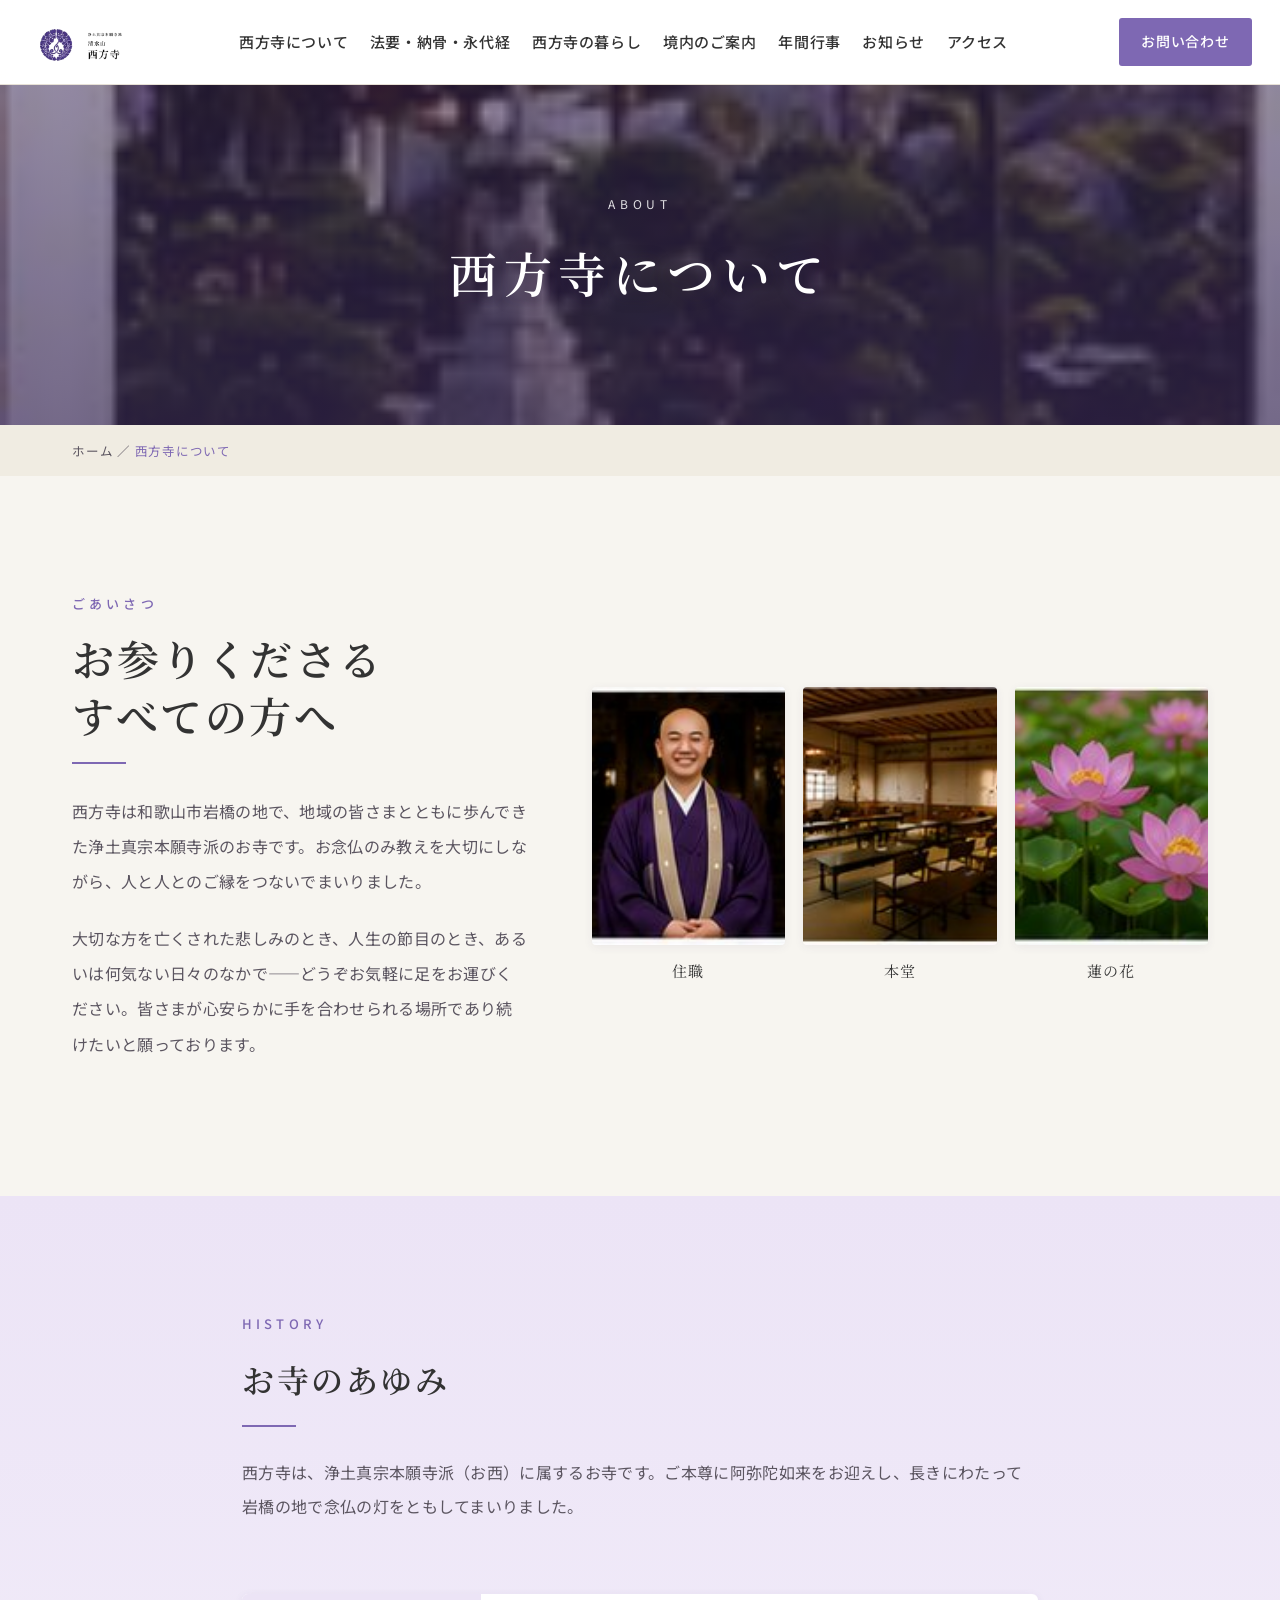
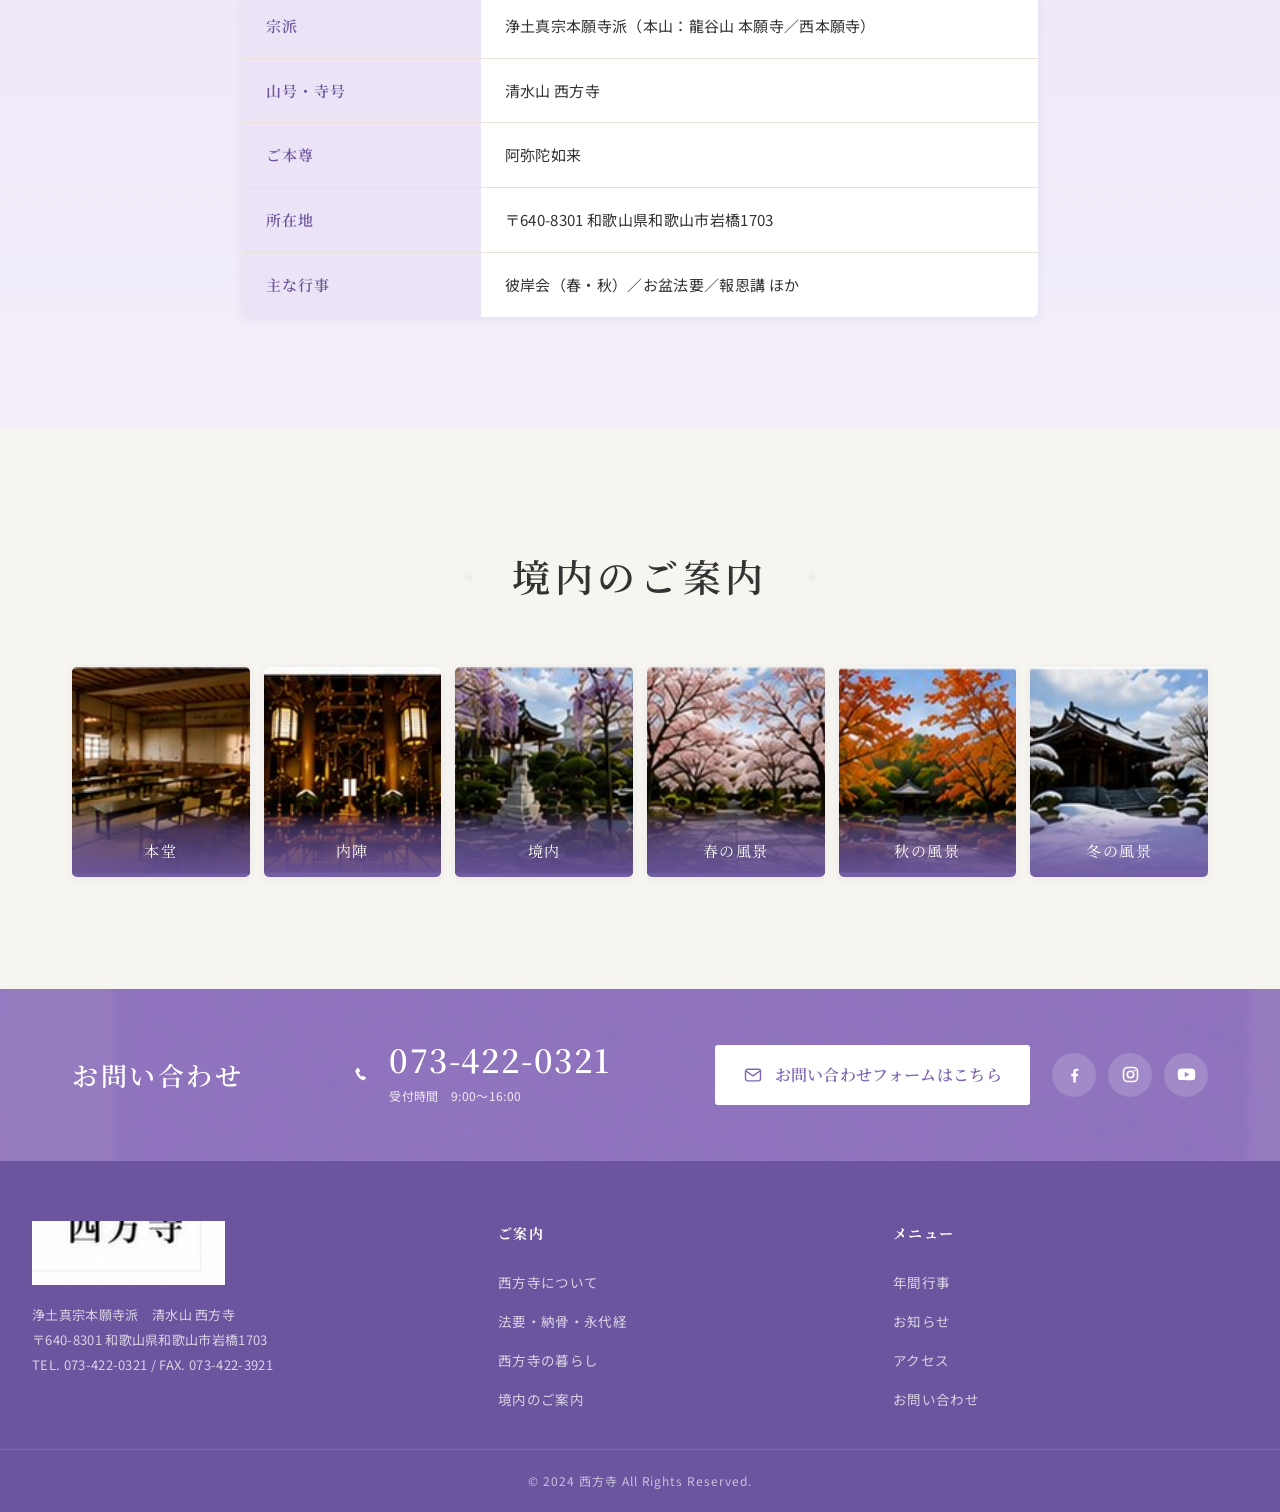
==== about.html @ 1a78dc7f "西方寺ウェブサイトを実装 Claude Designのプロトタイプをもとに全ページを実装。 index.html / about.html / hoyo.html / access.html styl" ====
<!DOCTYPE html>
<html lang="ja">
<head>
<meta charset="UTF-8">
<meta name="viewport" content="width=device-width, initial-scale=1.0">
<title>西方寺について ｜ 清水山 西方寺</title>
<meta name="description" content="浄土真宗本願寺派 清水山 西方寺のご紹介。ごあいさつ、お寺の歴史、住職のご紹介、境内のご案内。">
<link rel="stylesheet" href="style.css">
</head>
<body>

<header class="site-header">
  <div class="header-in">
    <a class="brand" href="index.html"><img src="assets/01_logo.png" alt="清水山 西方寺"></a>
    <nav class="nav">
      <a href="about.html">西方寺について</a>
      <a href="hoyo.html">法要・納骨・永代経</a>
      <a href="index.html#life">西方寺の暮らし</a>
      <a href="index.html#precinct">境内のご案内</a>
      <a href="index.html#gyoji">年間行事</a>
      <a href="index.html#news">お知らせ</a>
      <a href="access.html">アクセス</a>
    </nav>
    <a class="header-cta" href="access.html#contact">お問い合わせ</a>
    <button class="burger" aria-label="メニュー"><span></span><span></span><span></span></button>
  </div>
</header>
<div class="drawer">
  <button class="drawer-close" aria-label="閉じる">×</button>
  <a href="about.html">西方寺について</a>
  <a href="hoyo.html">法要・納骨・永代経</a>
  <a href="index.html#life">西方寺の暮らし</a>
  <a href="index.html#precinct">境内のご案内</a>
  <a href="index.html#gyoji">年間行事</a>
  <a href="index.html#news">お知らせ</a>
  <a href="access.html">アクセス</a>
  <a href="access.html#contact">お問い合わせ</a>
</div>

<!-- page hero -->
<section class="page-hero">
  <img class="bg" src="assets/24_photo_keidai_fuji.png" alt="西方寺 境内">
  <div class="ph-in">
    <span class="en">ABOUT</span>
    <h1>西方寺について</h1>
  </div>
</section>
<div class="crumb"><div class="wrap"><a href="index.html">ホーム</a> ／ <span>西方寺について</span></div></div>

<!-- greeting -->
<section class="sec greet">
  <div class="wrap">
    <div class="greet-grid">
      <div class="greet-copy reveal">
        <span class="eyebrow">ごあいさつ</span>
        <h2 class="sec-title">お参りくださる<br>すべての方へ</h2>
        <div class="rule"></div>
        <p>西方寺は和歌山市岩橋の地で、地域の皆さまとともに歩んできた浄土真宗本願寺派のお寺です。お念仏のみ教えを大切にしながら、人と人とのご縁をつないでまいりました。</p>
        <p>大切な方を亡くされた悲しみのとき、人生の節目のとき、あるいは何気ない日々のなかで——どうぞお気軽に足をお運びください。皆さまが心安らかに手を合わせられる場所であり続けたいと願っております。</p>
      </div>
      <div class="greet-photos">
        <figure class="reveal d1"><img src="assets/33_photo_chief_priest.png" alt="住職" style="aspect-ratio:3/4;"><figcaption>住職</figcaption></figure>
        <figure class="reveal d2"><img src="assets/23_photo_temple_hall.png" alt="本堂" style="aspect-ratio:3/4;"><figcaption>本堂</figcaption></figure>
        <figure class="reveal d3"><img src="assets/31_photo_lotus.png" alt="蓮" style="aspect-ratio:3/4;"><figcaption>蓮の花</figcaption></figure>
      </div>
    </div>
  </div>
</section>

<!-- history -->
<section class="sec services">
  <div class="wrap prose">
    <div class="block reveal">
      <span class="eyebrow">HISTORY</span>
      <h2>お寺のあゆみ</h2>
      <div class="rule"></div>
      <p>西方寺は、浄土真宗本願寺派（お西）に属するお寺です。ご本尊に阿弥陀如来をお迎えし、長きにわたって岩橋の地で念仏の灯をともしてまいりました。</p>
    </div>
    <table class="info-table reveal d1">
      <tr><th>宗派</th><td>浄土真宗本願寺派（本山：龍谷山 本願寺／西本願寺）</td></tr>
      <tr><th>山号・寺号</th><td>清水山 西方寺</td></tr>
      <tr><th>ご本尊</th><td>阿弥陀如来</td></tr>
      <tr><th>所在地</th><td>〒640-8301 和歌山県和歌山市岩橋1703</td></tr>
      <tr><th>主な行事</th><td>彼岸会（春・秋）／お盆法要／報恩講 ほか</td></tr>
    </table>
  </div>
</section>

<!-- precinct gallery -->
<section class="sec life">
  <div class="wrap">
    <div class="head-c reveal"><span class="sprig-title">境内のご案内</span></div>
    <div class="pre-grid">
      <div class="pre-tile reveal d1"><img src="assets/23_photo_temple_hall.png" alt="本堂"><span>本堂</span></div>
      <div class="pre-tile reveal d1"><img src="assets/22_photo_temple_naijin.png" alt="内陣"><span>内陣</span></div>
      <div class="pre-tile reveal d2"><img src="assets/24_photo_keidai_fuji.png" alt="境内"><span>境内</span></div>
      <div class="pre-tile reveal d2"><img src="assets/27_photo_spring_sakura.png" alt="春"><span>春の風景</span></div>
      <div class="pre-tile reveal d3"><img src="assets/29_photo_autumn_leaves.png" alt="秋"><span>秋の風景</span></div>
      <div class="pre-tile reveal d3"><img src="assets/30_photo_winter_snow.png" alt="冬"><span>冬の風景</span></div>
    </div>
  </div>
</section>

<!-- contact band -->
<section class="contact" id="contact">
  <div class="wrap">
    <div class="contact-in">
      <h3>お問い合わせ</h3>
      <div class="tel">
        <img src="assets/59_icon_phone.png" alt="電話">
        <div><span class="num">073-422-0321</span><span class="hr">受付時間　9:00〜16:00</span></div>
      </div>
      <div class="contact-actions">
        <a class="formbtn" href="access.html#contact"><svg viewBox="0 0 24 24" fill="none" stroke="currentColor" stroke-width="1.7" stroke-linecap="round" stroke-linejoin="round" aria-hidden="true"><rect x="3" y="5" width="18" height="14" rx="2.5"></rect><path d="m4 7.5 8 5.5 8-5.5"></path></svg>お問い合わせフォームはこちら</a>
        <div class="social">
          <a href="#" aria-label="Facebook"><svg viewBox="0 0 24 24" fill="currentColor" aria-hidden="true"><path d="M13.5 21v-7h2.3l.4-2.8h-2.7V9.4c0-.8.2-1.4 1.4-1.4h1.5V5.5c-.3 0-1.2-.1-2.2-.1-2.1 0-3.6 1.3-3.6 3.7v2.1H8.3V14h2.3v7h2.9z"></path></svg></a>
          <a href="#" aria-label="Instagram"><svg viewBox="0 0 24 24" fill="none" stroke="currentColor" stroke-width="1.8" aria-hidden="true"><rect x="4" y="4" width="16" height="16" rx="4.6"></rect><circle cx="12" cy="12" r="3.7"></circle><circle cx="16.7" cy="7.3" r="1.05" fill="currentColor" stroke="none"></circle></svg></a>
          <a href="#" aria-label="YouTube"><svg viewBox="0 0 24 24" fill="currentColor" aria-hidden="true"><path d="M21.6 7.4c-.2-.9-.9-1.6-1.8-1.8C18.2 5.2 12 5.2 12 5.2s-6.2 0-7.8.4c-.9.2-1.6.9-1.8 1.8C2 9 2 12 2 12s0 3 .4 4.6c.2.9.9 1.6 1.8 1.8 1.6.4 7.8.4 7.8.4s6.2 0 7.8-.4c.9-.2 1.6-.9 1.8-1.8.4-1.6.4-4.6.4-4.6s0-3-.4-4.6zM10 15.2V8.8l5.3 3.2-5.3 3.2z"></path></svg></a>
        </div>
      </div>
    </div>
  </div>
</section>

<footer class="site-footer">
  <div class="foot-in">
    <div class="foot-brand">
      <img src="assets/64_footer_logo.png" alt="清水山 西方寺">
      <p>浄土真宗本願寺派　清水山 西方寺<br>〒640-8301 和歌山県和歌山市岩橋1703<br>TEL. 073-422-0321 / FAX. 073-422-3921</p>
    </div>
    <div class="foot-col">
      <h5>ご案内</h5>
      <a href="about.html">西方寺について</a>
      <a href="hoyo.html">法要・納骨・永代経</a>
      <a href="index.html#life">西方寺の暮らし</a>
      <a href="index.html#precinct">境内のご案内</a>
    </div>
    <div class="foot-col">
      <h5>メニュー</h5>
      <a href="index.html#gyoji">年間行事</a>
      <a href="index.html#news">お知らせ</a>
      <a href="access.html">アクセス</a>
      <a href="access.html#contact">お問い合わせ</a>
    </div>
  </div>
  <div class="foot-bottom">© 2024 西方寺 All Rights Reserved.</div>
</footer>

<script src="site.js"></script>
</body>
</html>
---- style.css ----
/* ============================================================
   西方寺 — 共通スタイル
   ============================================================ */
@import url('https://fonts.googleapis.com/css2?family=Noto+Serif+JP:wght@400;500;600;700&family=Noto+Sans+JP:wght@300;400;500;700&display=swap');

:root{
  /* palette */
  --purple:#7E68B3;
  --purple-deep:#6a559e;
  --purple-mid:#A58AD6;
  --lav:#DCCFEF;
  --lav-soft:#ece4f6;
  --cream:#F7F5F0;
  --cream-deep:#f0ece2;
  --ink:#333333;
  --ink-soft:#5b5560;
  --brown:#8B735B;
  --line:#e7e1d6;
  --white:#ffffff;

  /* type */
  --serif:"Noto Serif JP",serif;
  --sans:"Noto Sans JP",sans-serif;

  /* spacing scale (adjustable via Tweaks) */
  --sx:1;
  --sec-pad:calc(112px * var(--sx));
  --gap:calc(28px * var(--sx));
  --wrap:1200px;

  --radius:6px;
  --shadow-sm:0 2px 10px rgba(70,55,110,.07);
  --shadow-md:0 10px 34px rgba(70,55,110,.12);
  --ease:cubic-bezier(.22,.61,.36,1);
}

*{box-sizing:border-box;}
html{scroll-behavior:smooth;}
body{
  margin:0;
  font-family:var(--sans);
  color:var(--ink);
  background:var(--cream);
  line-height:1.85;
  font-weight:400;
  -webkit-font-smoothing:antialiased;
  letter-spacing:.02em;
}
img{display:block;max-width:100%;}
a{color:inherit;text-decoration:none;}
button{font-family:inherit;cursor:pointer;}

.wrap{max-width:var(--wrap);margin:0 auto;padding:0 32px;}
.sec{padding:var(--sec-pad) 0;position:relative;overflow:hidden;}

/* ---------- typography helpers ---------- */
.serif{font-family:var(--serif);}
.jp-vert{writing-mode:vertical-rl;}

.eyebrow{
  font-family:var(--sans);
  font-size:13px;letter-spacing:.32em;
  color:var(--purple);font-weight:500;
  display:inline-block;margin-bottom:14px;
}
.sec-title{
  font-family:var(--serif);
  font-weight:600;
  font-size:clamp(28px,3.4vw,42px);
  line-height:1.35;
  letter-spacing:.06em;
  color:var(--ink);
  margin:0 0 8px;
}
.sec-title .accent{color:var(--purple);}

/* centered section heading with sprigs */
.head-c{text-align:center;margin-bottom:calc(56px * var(--sx));}
.head-c .sprig-title{
  display:inline-flex;align-items:center;gap:20px;
  font-family:var(--serif);font-weight:600;
  font-size:clamp(26px,3vw,38px);letter-spacing:.12em;color:var(--ink);
}
.head-c .sprig-title::before,
.head-c .sprig-title::after{
  content:"";width:46px;height:14px;
  background:no-repeat center/contain;
  opacity:.6;
  background-image:url("assets/18_deco_kumo.png");
  filter:saturate(.6);
}

/* ---------- buttons ---------- */
.btn{
  display:inline-flex;align-items:center;gap:14px;
  font-family:var(--serif);font-weight:500;letter-spacing:.08em;
  font-size:16px;
  padding:15px 30px;border-radius:3px;
  transition:all .4s var(--ease);
  border:1px solid transparent;white-space:nowrap;
}
.btn .arw{transition:transform .4s var(--ease);}
.btn:hover .arw{transform:translateX(6px);}
.btn-primary{background:var(--purple);color:#fff;box-shadow:0 6px 18px rgba(126,104,179,.28);}
.btn-primary:hover{background:var(--purple-deep);box-shadow:0 10px 26px rgba(126,104,179,.4);}
.btn-ghost{background:rgba(255,255,255,.08);color:#fff;border-color:rgba(255,255,255,.7);}
.btn-ghost:hover{background:#fff;color:var(--purple);}
.btn-outline{background:transparent;color:var(--purple);border-color:var(--purple);}
.btn-outline:hover{background:var(--purple);color:#fff;}
.btn-sm{padding:11px 22px;font-size:14px;}

/* ============================================================
   HEADER
   ============================================================ */
.site-header{
  position:sticky;top:0;z-index:60;
  background:rgba(255,255,255,.94);
  backdrop-filter:blur(8px);
  border-bottom:1px solid var(--line);
  transition:box-shadow .4s var(--ease);
}
.site-header.scrolled{box-shadow:0 4px 20px rgba(70,55,110,.08);}
.header-in{
  max-width:1380px;margin:0 auto;padding:0 28px;
  height:84px;display:flex;align-items:center;justify-content:space-between;gap:20px;
}
.brand img{height:50px;width:auto;}
.nav{display:flex;align-items:center;gap:clamp(14px,1.7vw,30px);}
.nav a{
  font-size:15px;font-weight:500;color:var(--ink);
  position:relative;padding:6px 0;letter-spacing:.04em;
  transition:color .3s;
}
.nav a::after{
  content:"";position:absolute;left:0;bottom:-2px;width:0;height:2px;
  background:var(--purple);transition:width .35s var(--ease);
}
.nav a:hover{color:var(--purple);}
.nav a:hover::after{width:100%;}
.header-cta{
  background:var(--purple);color:#fff;font-weight:500;font-size:14px;
  padding:11px 22px;border-radius:3px;transition:background .3s;letter-spacing:.06em;
}
.header-cta:hover{background:var(--purple-deep);}
.burger{display:none;flex-direction:column;gap:5px;background:none;border:0;padding:8px;}
.burger span{width:26px;height:2px;background:var(--ink);transition:.3s;}

/* mobile drawer */
.drawer{
  position:fixed;inset:0;z-index:200;
  background:rgba(255,255,255,.98);
  backdrop-filter:blur(6px);
  transform:translateX(100%);transition:transform .45s var(--ease);
  display:flex;flex-direction:column;padding:90px 32px 40px;overflow:auto;
}
.drawer.open{transform:translateX(0);}
.drawer a{font-family:var(--serif);font-size:21px;padding:16px 0;border-bottom:1px solid var(--line);letter-spacing:.06em;}
.drawer-close{position:absolute;top:26px;right:26px;font-size:30px;background:none;border:0;color:var(--ink);line-height:1;}

/* ============================================================
   HERO
   ============================================================ */
.hero{position:relative;min-height:620px;height:78vh;max-height:760px;display:flex;align-items:center;color:#fff;overflow:hidden;}
.hero-bg{position:absolute;inset:0;z-index:0;}
.hero-bg img{width:100%;height:100%;object-fit:cover;}
.hero-bg::after{
  content:"";position:absolute;inset:0;
  background:linear-gradient(100deg,rgba(58,42,86,.74) 0%,rgba(58,42,86,.42) 42%,rgba(58,42,86,.12) 72%,rgba(58,42,86,0) 100%);
}
.hero-in{position:relative;z-index:2;max-width:1380px;margin:0 auto;padding:0 52px;width:100%;}
.hero h1{
  font-family:var(--serif);font-weight:600;
  font-size:clamp(34px,5.4vw,64px);line-height:1.32;letter-spacing:.08em;
  margin:0 0 26px;text-shadow:0 2px 24px rgba(40,28,64,.4);
}
.hero .lead-name{font-size:clamp(15px,1.5vw,19px);letter-spacing:.14em;font-family:var(--serif);margin-bottom:14px;opacity:.96;}
.hero p.lead{font-size:clamp(15px,1.6vw,18px);line-height:2;max-width:30em;margin:0 0 36px;font-weight:300;text-shadow:0 1px 14px rgba(40,28,64,.45);}
.hero-btns{display:flex;gap:16px;flex-wrap:wrap;}

/* ---------- hanging wisteria (CSS, swaying) ---------- */
.wisteria{position:absolute;top:-10px;z-index:3;pointer-events:none;display:flex;gap:14px;transform-origin:top center;}
.wisteria .strand{
  width:16px;display:flex;flex-direction:column;align-items:center;gap:5px;
  transform-origin:top center;animation:sway 6s ease-in-out infinite;
}
.wisteria .strand i{
  display:block;border-radius:50% 50% 52% 52%;
  background:radial-gradient(circle at 35% 30%, #c9b3ec, #9f82d3 60%, #7E68B3);
  box-shadow:0 1px 3px rgba(90,70,140,.35);
  opacity:.92;
}
@keyframes sway{0%,100%{transform:rotate(-3.5deg);}50%{transform:rotate(3.5deg);}}
.wisteria .strand:nth-child(2n){animation-duration:7.4s;animation-delay:-1.2s;}
.wisteria .strand:nth-child(3n){animation-duration:8.2s;animation-delay:-2.4s;}

/* ============================================================
   GREETING (ごあいさつ)
   ============================================================ */
.greet{background:var(--cream);}
.greet-grid{display:grid;grid-template-columns:0.85fr 1.15fr;gap:calc(64px * var(--sx));align-items:center;}
.greet-copy p{font-size:16px;color:var(--ink-soft);margin:0 0 22px;line-height:2.2;}
.greet-copy .rule{width:54px;height:2px;background:var(--purple);margin:18px 0 30px;}
.greet-photos{display:grid;grid-template-columns:repeat(3,1fr);gap:18px;}
.greet-photos figure{margin:0;}
.greet-photos img{width:100%;aspect-ratio:3/4;object-fit:cover;border-radius:4px;box-shadow:var(--shadow-sm);}
.greet-photos figcaption{text-align:center;font-family:var(--serif);font-size:15px;margin-top:12px;color:var(--ink);letter-spacing:.08em;}

/* ============================================================
   SERVICES (法要・納骨)
   ============================================================ */
.services{background:linear-gradient(180deg,var(--lav-soft),#f3eefa);}
.svc-grid{display:grid;grid-template-columns:1fr 1fr;gap:30px;margin-top:calc(46px * var(--sx));}
.svc-card{
  background:#fff;border-radius:6px;overflow:hidden;display:grid;grid-template-columns:1fr 1fr;
  box-shadow:var(--shadow-sm);transition:transform .5s var(--ease),box-shadow .5s var(--ease);
}
.svc-card:hover{transform:translateY(-6px);box-shadow:var(--shadow-md);}
.svc-card .body{padding:34px 30px;}
.svc-card .body h3{display:flex;align-items:center;gap:12px;font-family:var(--serif);font-size:22px;font-weight:600;margin:0 0 20px;letter-spacing:.06em;}
.svc-card .body h3 img{width:34px;height:34px;}
.svc-card ul{list-style:none;margin:0;padding:0;}
.svc-card li{padding:9px 0 9px 22px;position:relative;font-size:15px;color:var(--ink-soft);border-bottom:1px dashed var(--line);}
.svc-card li:last-child{border-bottom:0;}
.svc-card li::before{content:"";position:absolute;left:2px;top:18px;width:7px;height:7px;border-radius:50%;background:var(--purple-mid);}
.svc-card .pic{position:relative;}
.svc-card .pic img{width:100%;height:100%;object-fit:cover;}

/* ============================================================
   LIFE / 暮らし cards
   ============================================================ */
.life{background:var(--cream);}
.life-grid{display:grid;grid-template-columns:repeat(6,1fr);gap:16px;margin-top:calc(48px * var(--sx));}
.life-card{
  background:#fff;border-radius:6px;overflow:hidden;box-shadow:var(--shadow-sm);
  transition:transform .5s var(--ease),box-shadow .5s var(--ease);display:flex;flex-direction:column;
}
.life-card:hover{transform:translateY(-6px);box-shadow:var(--shadow-md);}
.life-card .ic{padding:26px 12px 22px;text-align:center;background:var(--cream);}
.life-card .ic img{width:auto;height:46px;max-width:74px;margin:0 auto 14px;object-fit:contain;}
.life-card .ic h4{font-family:var(--serif);font-size:18px;font-weight:600;margin:0 0 10px;letter-spacing:.08em;color:var(--purple-deep);}
.life-card .ic p{font-size:12.5px;line-height:1.7;color:var(--ink-soft);margin:0;}
.life-card .ph{aspect-ratio:1/0.82;overflow:hidden;}
.life-card .ph img{width:100%;height:100%;object-fit:cover;transition:transform .9s var(--ease);}
.life-card:hover .ph img{transform:scale(1.07);}

/* ============================================================
   PRECINCTS / 境内のご案内
   ============================================================ */
.precinct{background:linear-gradient(180deg,#f3eefa,var(--lav-soft));}
.pre-grid{display:grid;grid-template-columns:repeat(6,1fr);gap:14px;margin-top:calc(48px * var(--sx));}
.pre-tile{position:relative;border-radius:5px;overflow:hidden;aspect-ratio:1/1.18;box-shadow:var(--shadow-sm);}
.pre-tile img{width:100%;height:100%;object-fit:cover;transition:transform .9s var(--ease);}
.pre-tile:hover img{transform:scale(1.08);}
.pre-tile span{
  position:absolute;left:0;right:0;bottom:0;
  background:linear-gradient(0deg,rgba(106,85,158,.96),rgba(106,85,158,.55) 70%,transparent);
  color:#fff;font-family:var(--serif);font-size:15px;letter-spacing:.1em;
  text-align:center;padding:26px 6px 12px;
}

/* ============================================================
   THREE COLUMN (年間行事 / お知らせ / アクセス)
   ============================================================ */
.tri{background:var(--cream);}
.tri-grid{display:grid;grid-template-columns:1fr 1fr 1fr;gap:40px;align-items:start;}
.col-title{font-family:var(--serif);font-size:24px;font-weight:600;letter-spacing:.08em;margin:0 0 26px;display:flex;align-items:baseline;gap:12px;}
.col-title small{font-family:var(--sans);font-size:12px;letter-spacing:.26em;color:var(--purple);font-weight:500;}

/* 年間行事 */
.gyoji-item{display:grid;grid-template-columns:40px 1fr 96px;gap:14px;align-items:center;padding:14px 0;border-bottom:1px solid var(--line);}
.gyoji-item .season{width:34px;height:34px;border-radius:50%;display:flex;align-items:center;justify-content:center;font-family:var(--serif);font-size:15px;color:#fff;}
.season.haru{background:#d98aa6;}.season.natsu{background:#7bbfa6;}.season.aki{background:#d39a55;}.season.fuyu{background:#7E68B3;}
.gyoji-item .gt{}
.gyoji-item .gt b{display:block;font-family:var(--serif);font-size:16px;font-weight:600;letter-spacing:.04em;}
.gyoji-item .gt span{font-size:12px;color:var(--ink-soft);line-height:1.5;}
.gyoji-item img{width:96px;height:60px;object-fit:cover;border-radius:3px;}

/* お知らせ */
.news-item{display:grid;grid-template-columns:64px 1fr;gap:16px;align-items:center;padding:14px 0;border-bottom:1px solid var(--line);transition:background .3s;}
.news-item:hover{background:#fff;}
.news-item img{width:64px;height:48px;object-fit:cover;border-radius:3px;}
.news-item time{display:block;font-size:11.5px;letter-spacing:.12em;color:var(--purple);margin-bottom:3px;}
.news-item p{margin:0;font-size:14px;line-height:1.6;color:var(--ink);}

/* アクセス */
.acc-addr{font-family:var(--serif);font-size:16px;line-height:1.9;margin:0 0 18px;letter-spacing:.04em;}
.acc-map{border-radius:6px;overflow:hidden;box-shadow:var(--shadow-sm);margin-bottom:22px;border:1px solid var(--line);}
.acc-map iframe{width:100%;height:200px;border:0;display:block;filter:saturate(.85);}
.acc-row{display:flex;gap:14px;align-items:flex-start;padding:12px 0;border-bottom:1px solid var(--line);}
.acc-row img{width:34px;height:34px;flex:none;margin-top:2px;}
.acc-row b{display:block;font-family:var(--serif);font-size:14px;letter-spacing:.06em;margin-bottom:2px;}
.acc-row span{font-size:13px;color:var(--ink-soft);line-height:1.6;}

/* ============================================================
   CONTACT BAND
   ============================================================ */
.contact{background:var(--purple);color:#fff;position:relative;overflow:hidden;}
.contact::before{content:"";position:absolute;inset:0;background:url("assets/40_bg_purple.png") center/cover;opacity:.18;mix-blend-mode:overlay;}
.contact-in{position:relative;z-index:2;display:flex;align-items:center;justify-content:space-between;gap:30px;flex-wrap:wrap;padding:calc(54px * var(--sx)) 0;}
.contact h3{font-family:var(--serif);font-size:26px;font-weight:600;letter-spacing:.1em;margin:0;}
.contact .tel{display:flex;align-items:center;gap:12px;}
.contact .tel img{width:30px;height:30px;filter:brightness(0) invert(1);}
.contact .tel .num{font-family:var(--serif);font-size:32px;font-weight:600;letter-spacing:.04em;line-height:1;}
.contact .tel .hr{font-size:12px;opacity:.85;display:block;margin-top:4px;}
.contact-actions{display:flex;align-items:center;gap:22px;flex-wrap:wrap;}
.contact .formbtn{background:#fff;color:var(--purple);font-family:var(--serif);font-weight:600;padding:15px 28px;border-radius:3px;display:inline-flex;align-items:center;gap:12px;transition:transform .3s,box-shadow .3s;}
.contact .formbtn img,.contact .formbtn svg{width:20px;height:20px;color:var(--purple);display:block;}
.contact .formbtn:hover{transform:translateY(-3px);box-shadow:0 10px 24px rgba(0,0,0,.2);}
.social{display:flex;gap:12px;}
.social a{width:44px;height:44px;border-radius:50%;background:rgba(255,255,255,.16);display:flex;align-items:center;justify-content:center;transition:background .3s,transform .3s;}
.social a:hover{background:rgba(255,255,255,.3);transform:translateY(-3px);}
.social img{width:20px;height:20px;filter:brightness(0) invert(1);}
.social svg{width:21px;height:21px;color:#fff;display:block;}

/* ============================================================
   FOOTER
   ============================================================ */
.site-footer{background:var(--purple-deep);color:rgba(255,255,255,.9);position:relative;overflow:hidden;}
.foot-in{position:relative;z-index:2;max-width:1380px;margin:0 auto;padding:60px 32px 30px;display:grid;grid-template-columns:1.2fr 1fr 1fr;gap:40px;align-items:start;}
.foot-brand img{height:64px;margin-bottom:18px;}
.foot-brand p{font-size:13px;line-height:1.9;opacity:.82;margin:0;}
.foot-col h5{font-family:var(--serif);font-size:14px;letter-spacing:.1em;margin:0 0 16px;color:#fff;}
.foot-col a{display:block;font-size:13.5px;padding:7px 0;opacity:.82;transition:opacity .3s,padding-left .3s;}
.foot-col a:hover{opacity:1;padding-left:6px;}
.foot-bottom{position:relative;z-index:2;border-top:1px solid rgba(255,255,255,.16);text-align:center;padding:20px;font-size:12px;opacity:.7;letter-spacing:.08em;}
.foot-wisteria{position:absolute;top:0;right:40px;opacity:.5;}

/* ============================================================
   PAGE HEADER (下層ページ)
   ============================================================ */
.page-hero{position:relative;height:340px;display:flex;align-items:center;justify-content:center;text-align:center;color:#fff;overflow:hidden;}
.page-hero img.bg{position:absolute;inset:0;width:100%;height:100%;object-fit:cover;z-index:0;}
.page-hero::after{content:"";position:absolute;inset:0;background:linear-gradient(180deg,rgba(58,42,86,.55),rgba(58,42,86,.7));z-index:1;}
.page-hero .ph-in{position:relative;z-index:2;}
.page-hero .en{display:block;font-size:12px;letter-spacing:.4em;opacity:.85;margin-bottom:14px;}
.page-hero h1{font-family:var(--serif);font-size:clamp(30px,4.4vw,48px);font-weight:600;letter-spacing:.14em;margin:0;text-shadow:0 2px 18px rgba(40,28,64,.4);}
.crumb{background:var(--cream-deep);font-size:12.5px;letter-spacing:.06em;color:var(--ink-soft);}
.crumb .wrap{padding-top:14px;padding-bottom:14px;}
.crumb a:hover{color:var(--purple);}
.crumb span{color:var(--purple);}

/* prose for sub pages */
.prose{max-width:860px;margin:0 auto;}
.prose h2{font-family:var(--serif);font-size:clamp(24px,3vw,32px);font-weight:600;letter-spacing:.08em;margin:0 0 8px;color:var(--ink);}
.prose .rule{width:54px;height:2px;background:var(--purple);margin:16px 0 28px;}
.prose p{font-size:16px;line-height:2.15;color:var(--ink-soft);margin:0 0 22px;}
.block{margin-bottom:calc(70px * var(--sx));}

/* generic detail card list (sub pages) */
.detail-card{background:#fff;border-radius:6px;box-shadow:var(--shadow-sm);overflow:hidden;display:grid;grid-template-columns:1fr 1fr;margin-bottom:26px;}
.detail-card:nth-child(even){grid-template-columns:1fr 1fr;}
.detail-card .pic img{width:100%;height:100%;min-height:240px;object-fit:cover;}
.detail-card .body{padding:38px 40px;}
.detail-card .body h3{font-family:var(--serif);font-size:23px;font-weight:600;letter-spacing:.06em;margin:0 0 8px;color:var(--purple-deep);}
.detail-card .body .rule{width:42px;height:2px;background:var(--purple-mid);margin:12px 0 18px;}
.detail-card .body p{font-size:15px;line-height:2;color:var(--ink-soft);margin:0 0 14px;}
.detail-card .body ul{margin:0;padding:0;list-style:none;}
.detail-card .body li{position:relative;padding:7px 0 7px 20px;font-size:14.5px;color:var(--ink-soft);border-bottom:1px dashed var(--line);}
.detail-card .body li::before{content:"";position:absolute;left:2px;top:16px;width:6px;height:6px;border-radius:50%;background:var(--purple-mid);}

/* table */
.info-table{width:100%;border-collapse:collapse;background:#fff;border-radius:6px;overflow:hidden;box-shadow:var(--shadow-sm);}
.info-table th,.info-table td{text-align:left;padding:18px 24px;border-bottom:1px solid var(--line);font-size:15px;vertical-align:top;}
.info-table th{background:var(--lav-soft);font-family:var(--serif);font-weight:600;width:30%;letter-spacing:.06em;color:var(--purple-deep);}
.info-table tr:last-child th,.info-table tr:last-child td{border-bottom:0;}

/* deco accents */
.deco-circle{position:absolute;opacity:.5;pointer-events:none;z-index:0;}

/* form fields */
.fld span{display:block;font-family:var(--serif);font-size:14px;font-weight:500;margin-bottom:8px;letter-spacing:.04em;color:var(--ink);}
.fld span em{font-style:normal;font-size:11px;background:var(--purple);color:#fff;padding:2px 8px;border-radius:2px;margin-left:8px;letter-spacing:.08em;}
.fld input,.fld select,.fld textarea{
  width:100%;font-family:var(--sans);font-size:15px;color:var(--ink);
  padding:13px 16px;border:1px solid var(--line);border-radius:4px;background:var(--cream);
  transition:border-color .3s,box-shadow .3s;
}
.fld input:focus,.fld select:focus,.fld textarea:focus{
  outline:none;border-color:var(--purple-mid);box-shadow:0 0 0 3px rgba(165,138,214,.18);background:#fff;
}
.fld textarea{resize:vertical;}

/* ---------- scroll reveal ---------- */
.reveal{opacity:0;transform:translateY(26px);transition:opacity 1s var(--ease),transform 1s var(--ease);}
.reveal.in{opacity:1;transform:none;}
.reveal.d1{transition-delay:.08s;}.reveal.d2{transition-delay:.16s;}
.reveal.d3{transition-delay:.24s;}.reveal.d4{transition-delay:.32s;}
.reveal.d5{transition-delay:.40s;}
@media (prefers-reduced-motion:reduce){
  .reveal{opacity:1;transform:none;transition:none;}
  .wisteria .strand{animation:none;}
}

/* ============================================================
   RESPONSIVE
   ============================================================ */
@media (max-width:1100px){
  .nav{display:none;}
  .header-cta{display:none;}
  .burger{display:flex;}
  .life-grid{grid-template-columns:repeat(3,1fr);}
  .pre-grid{grid-template-columns:repeat(3,1fr);}
}
@media (max-width:900px){
  :root{--sec-pad:calc(72px * var(--sx));}
  .greet-grid{grid-template-columns:1fr;gap:40px;}
  .svc-grid{grid-template-columns:1fr;}
  .tri-grid{grid-template-columns:1fr;gap:54px;}
  .foot-in{grid-template-columns:1fr;gap:30px;}
  .detail-card,.detail-card:nth-child(even){grid-template-columns:1fr;}
  .detail-card .pic img{min-height:220px;}
}
@media (max-width:620px){
  .wrap{padding:0 22px;}
  .hero-in{padding:0 26px;}
  .hero{height:auto;min-height:540px;padding:120px 0 70px;}
  .life-grid{grid-template-columns:repeat(2,1fr);}
  .pre-grid{grid-template-columns:repeat(2,1fr);}
  .greet-photos{grid-template-columns:repeat(3,1fr);gap:10px;}
  .contact-in{flex-direction:column;align-items:flex-start;}
  .header-in{height:68px;}
  .brand img{height:40px;}
  .detail-card .body{padding:28px 24px;}
  .info-table th{width:36%;padding:14px 16px;}
  .info-table td{padding:14px 16px;}
  form[onsubmit] > div{grid-template-columns:1fr !important;}
}
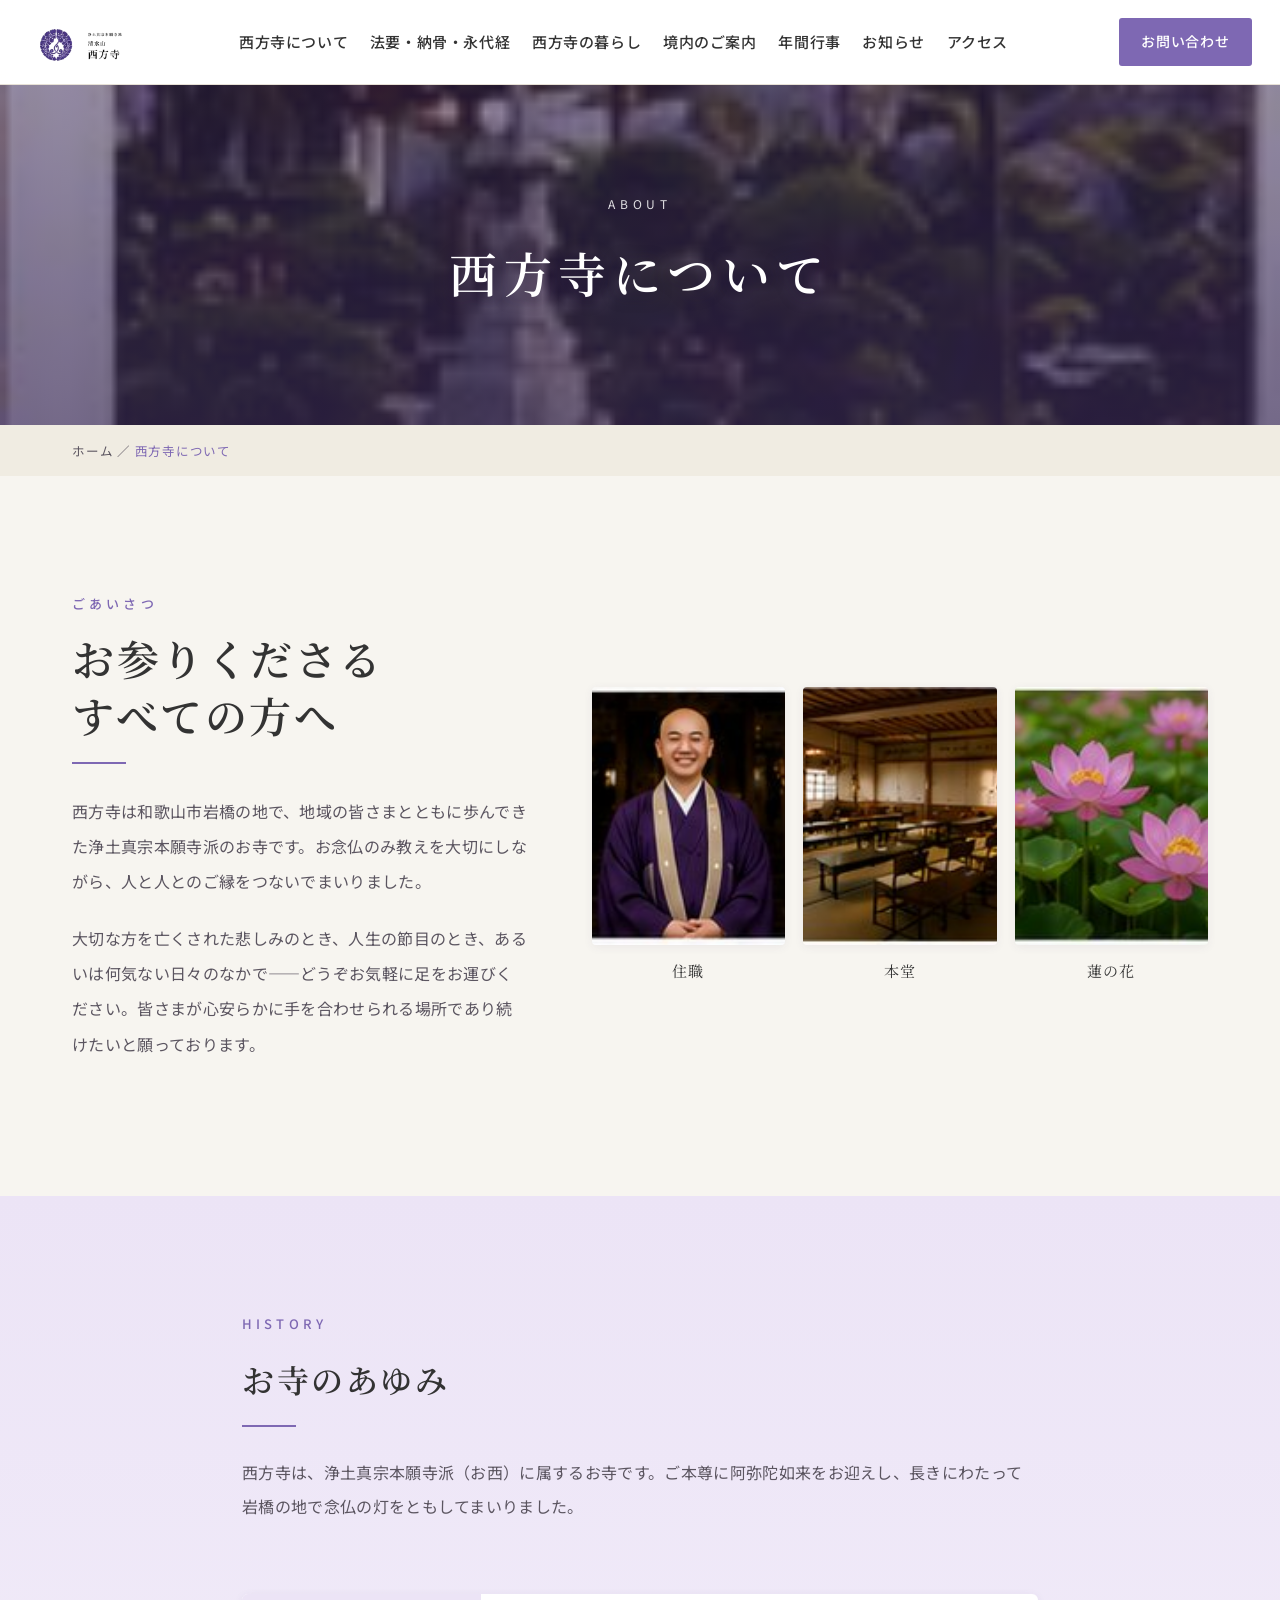
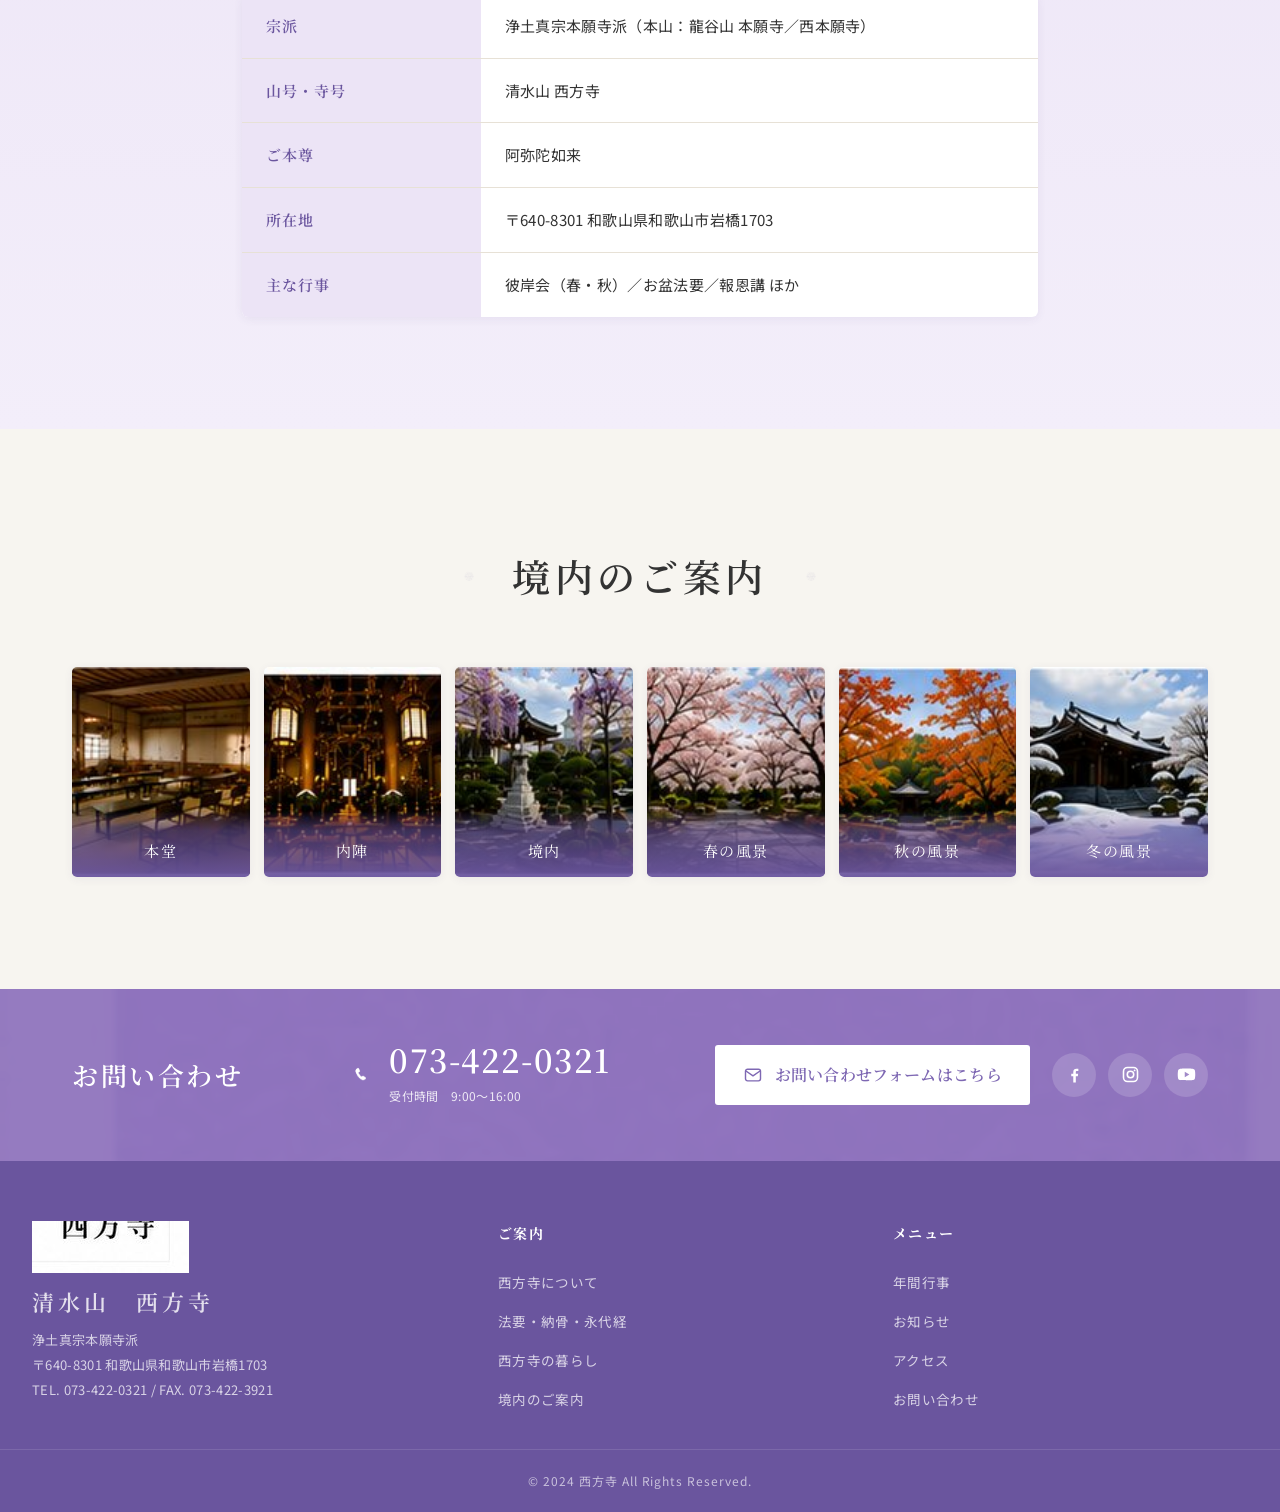
==== commit d11f02b3: "トップのアクセスを独立セクションに、フッターロゴをマーク＋ロゴタイプに分離 https://claude.ai/code/session_017Avqp4gUUFBrYDLUSc7Fxu" ====
--- a/about.html
+++ b/about.html
@@ -125,8 +125,9 @@
 <footer class="site-footer">
   <div class="foot-in">
     <div class="foot-brand">
-      <img src="assets/64_footer_logo.png" alt="清水山 西方寺">
-      <p>浄土真宗本願寺派　清水山 西方寺<br>〒640-8301 和歌山県和歌山市岩橋1703<br>TEL. 073-422-0321 / FAX. 073-422-3921</p>
+      <div class="foot-mark"><img src="assets/64_footer_logo.png" alt="西方寺 ロゴ"></div>
+      <p class="foot-logotype">清水山　西方寺</p>
+      <p>浄土真宗本願寺派<br>〒640-8301 和歌山県和歌山市岩橋1703<br>TEL. 073-422-0321 / FAX. 073-422-3921</p>
     </div>
     <div class="foot-col">
       <h5>ご案内</h5>
--- a/style.css
+++ b/style.css
@@ -263,6 +263,13 @@
    ============================================================ */
 .tri{background:var(--cream);}
 .tri-grid{display:grid;grid-template-columns:1fr 1fr 1fr;gap:40px;align-items:start;}
+.duo-grid{display:grid;grid-template-columns:1fr 1fr;gap:54px;align-items:start;}
+
+/* アクセス独立セクション */
+.acc-top-grid{display:grid;grid-template-columns:1.4fr 1fr;gap:48px;align-items:start;}
+.acc-top-map{border-radius:8px;overflow:hidden;box-shadow:var(--shadow-md);border:1px solid var(--line);}
+.acc-top-map iframe{width:100%;height:380px;border:0;display:block;filter:saturate(.85);}
+.acc-top-info{}
 .col-title{font-family:var(--serif);font-size:24px;font-weight:600;letter-spacing:.08em;margin:0 0 26px;display:flex;align-items:baseline;gap:12px;}
 .col-title small{font-family:var(--sans);font-size:12px;letter-spacing:.26em;color:var(--purple);font-weight:500;}
 
@@ -317,7 +324,9 @@
    ============================================================ */
 .site-footer{background:var(--purple-deep);color:rgba(255,255,255,.9);position:relative;overflow:hidden;}
 .foot-in{position:relative;z-index:2;max-width:1380px;margin:0 auto;padding:60px 32px 30px;display:grid;grid-template-columns:1.2fr 1fr 1fr;gap:40px;align-items:start;}
-.foot-brand img{height:64px;margin-bottom:18px;}
+.foot-brand{display:flex;flex-direction:column;align-items:flex-start;}
+.foot-brand .foot-mark img{height:52px;margin-bottom:14px;}
+.foot-brand .foot-logotype,.foot-logotype{font-family:var(--serif);font-size:22px;font-weight:600;letter-spacing:.18em;color:#fff;margin:0 0 10px;line-height:1.4;}
 .foot-brand p{font-size:13px;line-height:1.9;opacity:.82;margin:0;}
 .foot-col h5{font-family:var(--serif);font-size:14px;letter-spacing:.1em;margin:0 0 16px;color:#fff;}
 .foot-col a{display:block;font-size:13.5px;padding:7px 0;opacity:.82;transition:opacity .3s,padding-left .3s;}
@@ -406,6 +415,9 @@
   .greet-grid{grid-template-columns:1fr;gap:40px;}
   .svc-grid{grid-template-columns:1fr;}
   .tri-grid{grid-template-columns:1fr;gap:54px;}
+  .duo-grid{grid-template-columns:1fr;gap:54px;}
+  .acc-top-grid{grid-template-columns:1fr;gap:32px;}
+  .acc-top-map iframe{height:280px;}
   .foot-in{grid-template-columns:1fr;gap:30px;}
   .detail-card,.detail-card:nth-child(even){grid-template-columns:1fr;}
   .detail-card .pic img{min-height:220px;}
